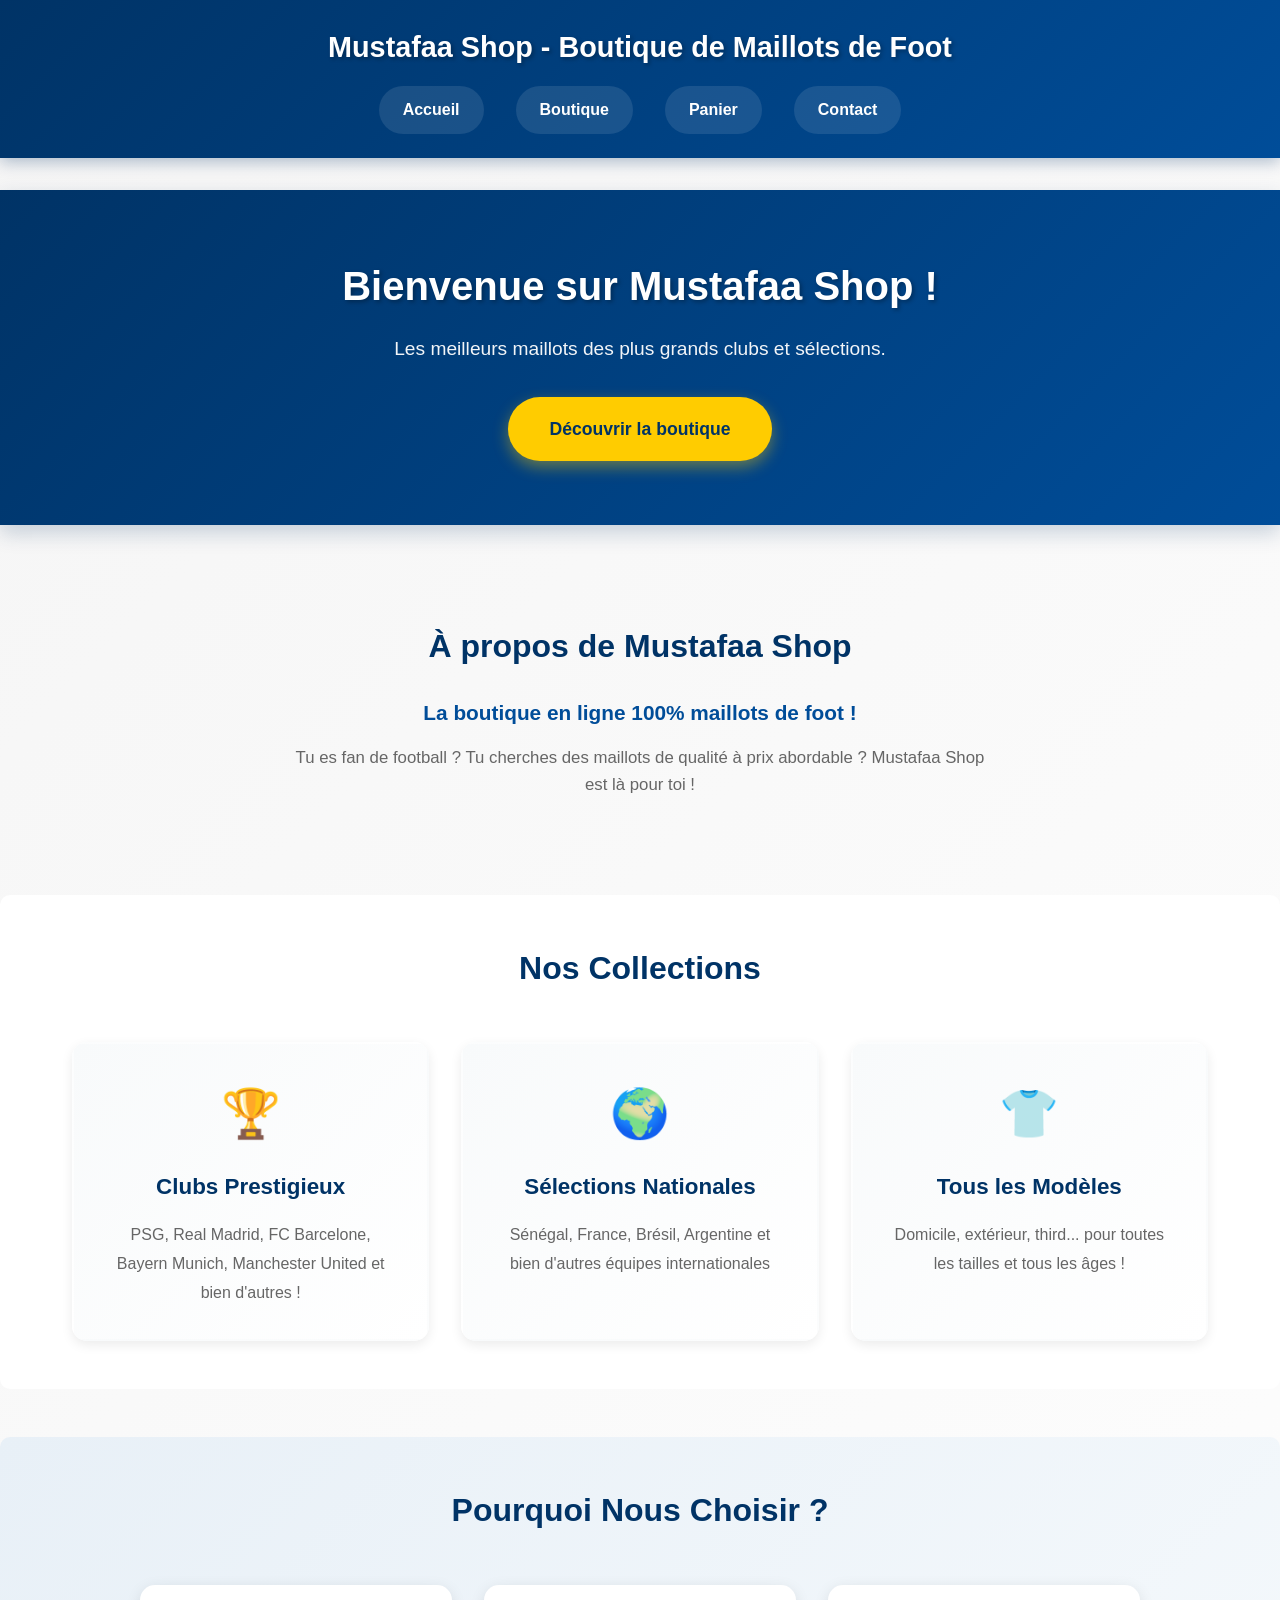
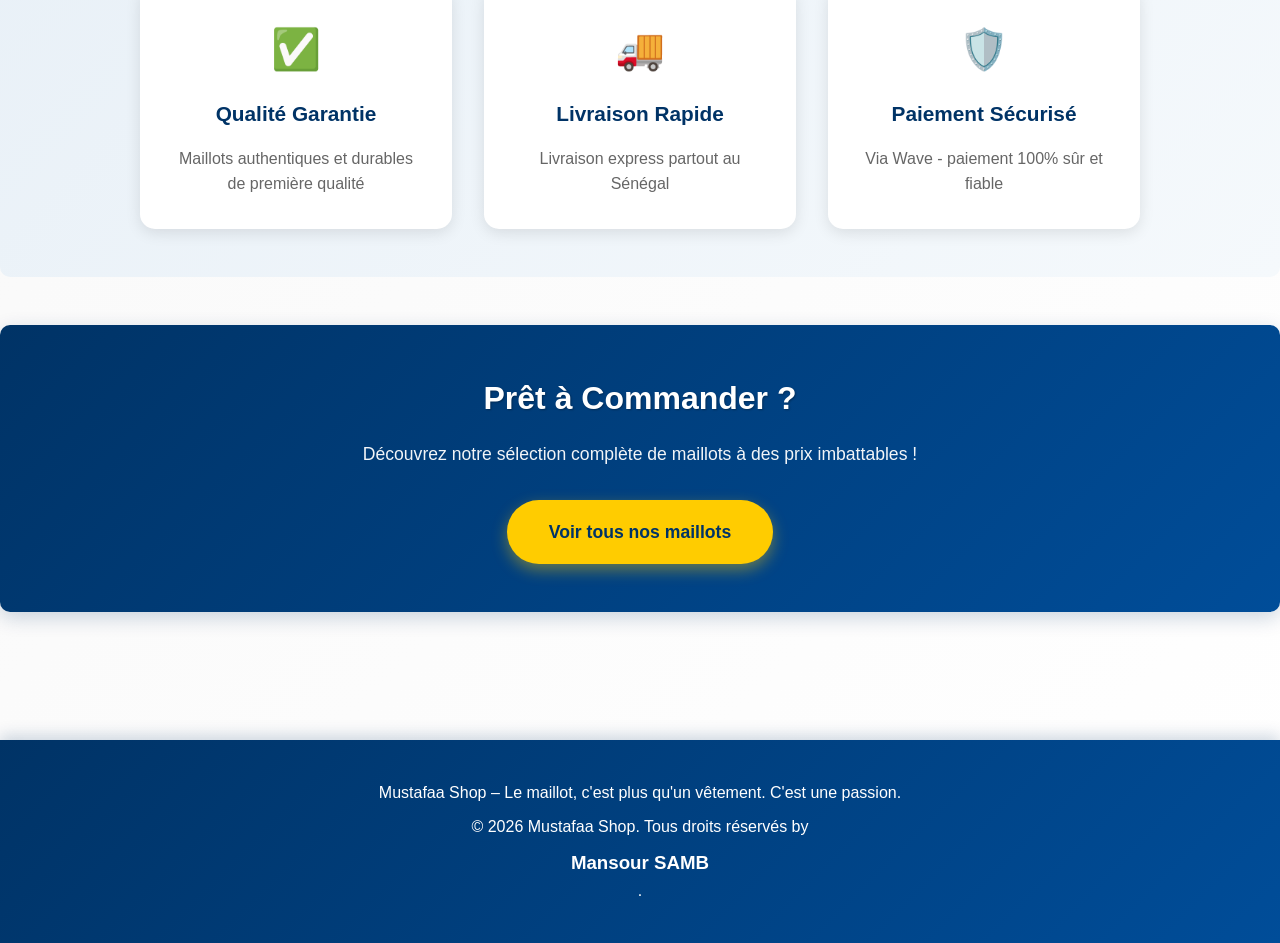
==== index.html @ 9f9b2dfc "Update index.html" ====
<!DOCTYPE html>
<html lang="fr">
<head>
<!-- Google tag (gtag.js) -->
<script async src="https://www.googletagmanager.com/gtag/js?id=G-PPPMZ3BP5K"></script>
<script>
  window.dataLayer = window.dataLayer || [];
  function gtag(){dataLayer.push(arguments);}
  gtag('js', new Date());

  gtag('config', 'G-PPPMZ3BP5K');
</script>
  <meta charset="UTF-8">
  <meta name="viewport" content="width=device-width, initial-scale=1.0">
  <meta name="description" content="Mustafaa Shop – Vente en ligne de maillots de foot (PSG, Sénégal, Real Madrid). Livraison rapide. Paiement sécurisé via Wave.">
  <meta name="keywords" content="maillots de foot, vente en ligne, Mustafaa Shop, Sénégal, PSG, Wave paiement">
  <meta name="author" content="Aladji Mansour SAMB">

  <title>Mustafaa Shop - Accueil</title>
  <link rel="stylesheet" href="style.css">
</head>
<body>
  <header>
    <h1>Mustafaa Shop - Boutique de Maillots de Foot</h1>
    <nav>
      <a href="index.html">Accueil</a>
      <a href="shop.html">Boutique</a>
      <a href="cart.html">Panier</a>
      <a href="contact.html">Contact</a>
    </nav>
  </header>

  <main>
    <section class="hero">
      <div class="hero-content">
        <h2>Bienvenue sur Mustafaa Shop !</h2>
        <p>Les meilleurs maillots des plus grands clubs et sélections.</p>
        <a href="shop.html" class="cta-button">Découvrir la boutique</a>
      </div>
    </section>

    <section class="about-section">
      <div class="container">
        <h2>À propos de Mustafaa Shop</h2>
        <p class="intro-text">La boutique en ligne <strong>100% maillots de foot</strong> !</p>
        <p class="description">Tu es fan de football ? Tu cherches des maillots de qualité à prix abordable ? Mustafaa Shop est là pour toi !</p>
      </div>
    </section>

    <section class="collections-section">
      <div class="container">
        <h2>Nos Collections</h2>
        <div class="collections-grid">
          <div class="collection-card">
            <div class="card-icon">🏆</div>
            <h3>Clubs Prestigieux</h3>
            <p>PSG, Real Madrid, FC Barcelone, Bayern Munich, Manchester United et bien d'autres !</p>
          </div>
          <div class="collection-card">
            <div class="card-icon">🌍</div>
            <h3>Sélections Nationales</h3>
            <p>Sénégal, France, Brésil, Argentine et bien d'autres équipes internationales</p>
          </div>
          <div class="collection-card">
            <div class="card-icon">👕</div>
            <h3>Tous les Modèles</h3>
            <p>Domicile, extérieur, third... pour toutes les tailles et tous les âges !</p>
          </div>
        </div>
      </div>
    </section>

    <section class="features-section">
      <div class="container">
        <h2>Pourquoi Nous Choisir ?</h2>
        <div class="features-grid">
          <div class="feature">
            <div class="feature-icon">✅</div>
            <h3>Qualité Garantie</h3>
            <p>Maillots authentiques et durables de première qualité</p>
          </div>
          <div class="feature">
            <div class="feature-icon">🚚</div>
            <h3>Livraison Rapide</h3>
            <p>Livraison express partout au Sénégal</p>
          </div>
          <div class="feature">
            <div class="feature-icon">🛡️</div>
            <h3>Paiement Sécurisé</h3>
            <p>Via Wave - paiement 100% sûr et fiable</p>
          </div>
        </div>
      </div>
    </section>

    <section class="cta-section">
      <div class="container">
        <h2>Prêt à Commander ?</h2>
        <p>Découvrez notre sélection complète de maillots à des prix imbattables !</p>
        <a href="shop.html" class="cta-button primary">Voir tous nos maillots</a>
      </div>
    </section>

  </main>

  <footer>
    <p>Mustafaa Shop – Le maillot, c'est plus qu'un vêtement. C'est une passion.</p>
    <p>&copy; 2026 Mustafaa Shop. Tous droits réservés by <h3>Mansour SAMB</h3>.</p>
  </footer>

</body>
</html>
---- style.css ----
* {
  margin: 0;
  padding: 0;
  box-sizing: border-box;
}

body {
  font-family: 'Segoe UI', Tahoma, Geneva, Verdana, sans-serif;
  background: linear-gradient(135deg, #f5f5f5 0%, #ffffff 100%);
  color: #333;
  line-height: 1.6;
}

/* Header */
header {
  background: linear-gradient(135deg, #003366 0%, #004d99 100%);
  color: white;
  padding: 1.5rem;
  text-align: center;
  box-shadow: 0 4px 15px rgba(0, 51, 102, 0.3);
  position: sticky;
  top: 0;
  z-index: 100;
}

header h1 {
  font-size: 1.8rem;
  margin-bottom: 1rem;
  text-shadow: 2px 2px 4px rgba(0, 0, 0, 0.3);
}

nav {
  display: flex;
  justify-content: center;
  gap: 2rem;
  flex-wrap: wrap;
}

nav a {
  color: white;
  text-decoration: none;
  font-weight: 600;
  padding: 0.7rem 1.5rem;
  border-radius: 25px;
  transition: all 0.3s ease;
  background: rgba(255, 255, 255, 0.1);
}

nav a:hover {
  background: #ffcc00;
  color: #003366;
  transform: translateY(-2px);
  box-shadow: 0 4px 12px rgba(255, 204, 0, 0.4);
}

/* Container */
.container {
  max-width: 1200px;
  margin: 0 auto;
  padding: 0 2rem;
}

/* Main */
main {
  padding: 2rem 0;
}

/* Hero Section */
.hero {
  background: linear-gradient(135deg, #003366 0%, #004d99 100%);
  color: white;
  padding: 4rem 2rem;
  text-align: center;
  margin-bottom: 3rem;
  box-shadow: 0 8px 20px rgba(0, 51, 102, 0.2);
  animation: slideDown 0.6s ease-out;
}

@keyframes slideDown {
  from {
    opacity: 0;
    transform: translateY(-30px);
  }
  to {
    opacity: 1;
    transform: translateY(0);
  }
}

.hero-content h2 {
  font-size: 2.5rem;
  margin-bottom: 1rem;
  text-shadow: 2px 2px 4px rgba(0, 0, 0, 0.3);
}

.hero-content p {
  font-size: 1.2rem;
  margin-bottom: 2rem;
  opacity: 0.95;
}

.cta-button {
  display: inline-block;
  padding: 1rem 2.5rem;
  background: #ffcc00;
  color: #003366;
  text-decoration: none;
  border-radius: 50px;
  font-weight: 700;
  font-size: 1.1rem;
  transition: all 0.3s ease;
  box-shadow: 0 6px 15px rgba(255, 204, 0, 0.4);
  border: 2px solid transparent;
}

.cta-button:hover {
  background: white;
  transform: translateY(-3px);
  box-shadow: 0 8px 20px rgba(255, 204, 0, 0.6);
}

/* About Section */
.about-section {
  margin: 3rem 0;
  padding: 3rem 0;
  text-align: center;
}

.about-section h2 {
  font-size: 2rem;
  margin-bottom: 1.5rem;
  color: #003366;
}

.intro-text {
  font-size: 1.3rem;
  font-weight: 600;
  color: #004d99;
  margin-bottom: 1rem;
}

.description {
  font-size: 1.05rem;
  color: #666;
  max-width: 700px;
  margin: 0 auto;
}

/* Collections Section */
.collections-section {
  margin: 3rem 0;
  padding: 3rem 0;
  background: white;
  border-radius: 10px;
}

.collections-section h2 {
  text-align: center;
  font-size: 2rem;
  margin-bottom: 3rem;
  color: #003366;
}

.collections-grid {
  display: grid;
  grid-template-columns: repeat(auto-fit, minmax(300px, 1fr));
  gap: 2rem;
}

.collection-card {
  background: linear-gradient(135deg, #f8fafb 0%, #ffffff 100%);
  padding: 2rem;
  border-radius: 15px;
  text-align: center;
  box-shadow: 0 4px 12px rgba(0, 0, 0, 0.08);
  transition: all 0.3s ease;
  border: 2px solid transparent;
}

.collection-card:hover {
  transform: translateY(-8px);
  box-shadow: 0 12px 30px rgba(0, 51, 102, 0.15);
  border-color: #ffcc00;
}

.card-icon {
  font-size: 3rem;
  margin-bottom: 1rem;
}

.collection-card h3 {
  font-size: 1.4rem;
  color: #003366;
  margin: 1rem 0;
}

.collection-card p {
  color: #666;
  line-height: 1.8;
}

/* Features Section */
.features-section {
  margin: 3rem 0;
  padding: 3rem 0;
  background: linear-gradient(135deg, #e8f0f7 0%, #f5f9fc 100%);
  border-radius: 10px;
}

.features-section h2 {
  text-align: center;
  font-size: 2rem;
  margin-bottom: 3rem;
  color: #003366;
}

.features-grid {
  display: grid;
  grid-template-columns: repeat(auto-fit, minmax(250px, 1fr));
  gap: 2rem;
  max-width: 1000px;
  margin: 0 auto;
}

.feature {
  background: white;
  padding: 2rem;
  border-radius: 15px;
  text-align: center;
  box-shadow: 0 4px 15px rgba(0, 0, 0, 0.1);
  transition: all 0.3s ease;
}

.feature:hover {
  transform: scale(1.05);
  box-shadow: 0 8px 25px rgba(0, 51, 102, 0.15);
}

.feature-icon {
  font-size: 2.5rem;
  margin-bottom: 1rem;
  display: block;
}

.feature h3 {
  font-size: 1.3rem;
  color: #003366;
  margin: 1rem 0;
}

.feature p {
  color: #666;
}

/* CTA Section */
.cta-section {
  background: linear-gradient(135deg, #003366 0%, #004d99 100%);
  color: white;
  padding: 3rem 2rem;
  border-radius: 10px;
  text-align: center;
  margin: 3rem 0;
  box-shadow: 0 6px 20px rgba(0, 51, 102, 0.2);
}

.cta-section h2 {
  font-size: 2rem;
  margin-bottom: 1rem;
  text-shadow: 1px 1px 2px rgba(0, 0, 0, 0.3);
}

.cta-section p {
  font-size: 1.1rem;
  margin-bottom: 2rem;
  opacity: 0.95;
}

.cta-section .cta-button.primary {
  background: #ffcc00;
  color: #003366;
}

/* Contact Section */
.contact-section {
  background: white;
  padding: 3rem 2rem;
  border-radius: 10px;
  text-align: center;
  box-shadow: 0 4px 15px rgba(0, 0, 0, 0.08);
  margin: 3rem 0;
}

.contact-section h2 {
  font-size: 2rem;
  color: #003366;
  margin-bottom: 1rem;
}

.contact-section p {
  color: #666;
  margin-bottom: 2rem;
  font-size: 1.05rem;
}

.contact-buttons {
  display: flex;
  justify-content: center;
  gap: 1.5rem;
  flex-wrap: wrap;
  margin: 2rem 0;
}

.contact-btn {
  display: inline-block;
  padding: 1rem 2rem;
  border-radius: 50px;
  text-decoration: none;
  font-weight: 600;
  transition: all 0.3s ease;
  box-shadow: 0 4px 12px rgba(0, 0, 0, 0.1);
  border: 2px solid #004d99;
}

.contact-btn.phone {
  background: #004d99;
  color: white;
}

.contact-btn.whatsapp {
  background: #25D366;
  color: white;
  border-color: #25D366;
}

.contact-btn:hover {
  transform: translateY(-3px);
  box-shadow: 0 6px 18px rgba(0, 0, 0, 0.15);
}

.address {
  font-size: 1.1rem;
  color: #666;
  margin-top: 2rem;
}

/* Footer */
footer {
  background: linear-gradient(135deg, #003366 0%, #004d99 100%);
  color: white;
  padding: 2rem;
  text-align: center;
  box-shadow: 0 -4px 15px rgba(0, 51, 102, 0.2);
  margin-top: 3rem;
}

footer p {
  margin: 0.5rem 0;
}

footer p:last-child {
  opacity: 0.85;
  font-size: 0.9rem;
}

/* Tabs */
.tabs-container {
  display: flex;
  justify-content: center;
  gap: 1rem;
  margin-bottom: 2rem;
  flex-wrap: wrap;
  padding: 1rem 2rem;
}


.tab-button {
  padding: 0.8rem 2rem;
  background: linear-gradient(135deg, #e0e0e0 0%, #f5f5f5 100%);
  color: #333;
  border: 2px solid #ccc;
  border-radius: 25px;
  cursor: pointer;
  font-weight: 600;
  font-size: 1rem;
  transition: all 0.3s ease;
}

.tab-button:hover {
  background: linear-gradient(135deg, #d0d0d0 0%, #e5e5e5 100%);
  border-color: #999;
  transform: translateY(-2px);
}

.tab-button.active {
  background: linear-gradient(135deg, #003366 0%, #004d99 100%);
  color: white;
  border-color: #004d99;
  box-shadow: 0 4px 12px rgba(0, 51, 102, 0.3);
}

/* Products Grid */

.products {
  display: flex;
  flex-wrap: wrap;
  gap: 1.5rem;
  animation: fadeIn 0.5s ease-in;
}

@keyframes fadeIn {
  from {
    opacity: 0;
    transform: translateY(10px);
  }
  to {
    opacity: 1;
    transform: translateY(0);
  }
}

.product {
  background: white;
  border: 2px solid #e0e0e0;
  padding: 1.5rem;
  width: 200px;
  text-align: center;
  border-radius: 12px;
  box-shadow: 0 4px 12px rgba(0, 0, 0, 0.08);
  transition: all 0.3s ease;
}

.product:hover {
  box-shadow: 0 8px 25px rgba(0, 51, 102, 0.15);
  transform: translateY(-8px);
  border-color: #ffcc00;
}

.product img {
  width: 100%;
  height: auto;
  border-radius: 10px;
  margin-bottom: 1rem;
}

/* Buttons */
button, .pay-button {
  background: linear-gradient(135deg, #28a745 0%, #20c997 100%);
  color: white;
  padding: 0.7rem 1.5rem;
  margin-top: 0.8rem;
  border: none;
  border-radius: 25px;
  cursor: pointer;
  display: inline-block;
  text-decoration: none;
  font-weight: 600;
  transition: all 0.3s ease;
  box-shadow: 0 4px 10px rgba(40, 167, 69, 0.3);
}

button:hover, .pay-button:hover {
  transform: translateY(-2px);
  box-shadow: 0 6px 15px rgba(40, 167, 69, 0.4);
}

/* Remove Button */
.remove-btn {
  margin-left: 10px;
  color: white;
  background: linear-gradient(135deg, #dc3545 0%, #e74c3c 100%);
  border: none;
  border-radius: 20px;
  padding: 5px 12px;
  cursor: pointer;
  transition: all 0.3s ease;
  font-weight: 600;
}

.remove-btn:hover {
  transform: translateY(-2px);
  box-shadow: 0 4px 10px rgba(220, 53, 69, 0.3);
}

/* Cart Items */
#cart-items {
  list-style: none;
  padding: 0;
}

#cart-items li {
  background: white;
  margin-bottom: 1rem;
  padding: 1.5rem;
  border-radius: 10px;
  display: flex;
  justify-content: space-between;
  align-items: center;
  box-shadow: 0 2px 8px rgba(0, 0, 0, 0.08);
  border-left: 4px solid #004d99;
}

#cart-items li img {
  width: 50px;
  height: auto;
  border-radius: 5px;
  margin-right: 1rem;
}

/* Contact Page Styles */
.contacts {
  display: grid;
  grid-template-columns: repeat(auto-fit, minmax(250px, 1fr));
  gap: 2rem;
  max-width: 1000px;
  margin: 3rem auto;
  padding: 0 2rem;
}

.contact-item {
  background: white;
  padding: 2rem;
  border-radius: 15px;
  text-align: center;
  box-shadow: 0 4px 15px rgba(0, 0, 0, 0.08);
  transition: all 0.3s ease;
  border: 2px solid transparent;
}

.contact-item:hover {
  transform: translateY(-5px);
  box-shadow: 0 8px 25px rgba(0, 51, 102, 0.15);
  border-color: #ffcc00;
}

.contact-item h3 {
  font-size: 1.5rem;
  color: #003366;
  margin-bottom: 1rem;
}

.contact-item p {
  font-size: 1.1rem;
  color: #666;
}

.contact-item a {
  color: #004d99;
  text-decoration: none;
  font-weight: 600;
  transition: color 0.3s ease;
  word-break: break-word;
}

.contact-item a:hover {
  color: #ffcc00;
}

.contact-form {
  max-width: 600px;
  margin: 3rem auto;
  padding: 2rem;
  background: white;
  border-radius: 15px;
  box-shadow: 0 4px 15px rgba(0, 0, 0, 0.08);
  text-align: center;
}

.contact-form h3 {
  font-size: 1.8rem;
  color: #003366;
  margin-bottom: 1.5rem;
}

.contact-form input,
.contact-form textarea {
  width: 100%;
  padding: 1rem;
  margin-bottom: 1rem;
  border: 2px solid #e0e0e0;
  border-radius: 10px;
  font-size: 1rem;
  transition: border-color 0.3s ease;
}

.contact-form input:focus,
.contact-form textarea:focus {
  outline: none;
  border-color: #004d99;
}

.contact-form button {
  background: linear-gradient(135deg, #003366 0%, #004d99 100%);
  color: white;
  padding: 1rem 2rem;
  border: none;
  border-radius: 25px;
  font-size: 1.1rem;
  font-weight: 600;
  cursor: pointer;
  transition: all 0.3s ease;
  box-shadow: 0 4px 12px rgba(0, 51, 102, 0.3);
}

.contact-form button:hover {
  transform: translateY(-3px);
  box-shadow: 0 6px 18px rgba(0, 51, 102, 0.4);
}

/* Cart Styles */
.cart-empty {
  text-align: center;
  padding: 3rem;
  background: white;
  border-radius: 15px;
  box-shadow: 0 4px 15px rgba(0, 0, 0, 0.08);
  margin-bottom: 2rem;
}

.cart-empty p {
  font-size: 1.2rem;
  color: #666;
}

.cart-empty a {
  color: #004d99;
  text-decoration: none;
  font-weight: 600;
}

.cart-empty a:hover {
  color: #ffcc00;
}

.cart-total {
  background: linear-gradient(135deg, #003366 0%, #004d99 100%);
  color: white;
  padding: 2rem;
  border-radius: 15px;
  text-align: center;
  margin: 2rem 0;
  box-shadow: 0 6px 20px rgba(0, 51, 102, 0.3);
}

.cart-total p {
  font-size: 1.5rem;
  font-weight: 700;
  margin: 0;
  text-shadow: 1px 1px 2px rgba(0, 0, 0, 0.3);
}

.cart-actions {
  display: flex;
  justify-content: space-between;
  align-items: center;
  gap: 1rem;
  flex-wrap: wrap;
  margin-top: 2rem;
}

.continue-shopping {
  display: inline-block;
  padding: 1rem 2rem;
  background: linear-gradient(135deg, #f5f5f5 0%, #e0e0e0 100%);
  color: #003366;
  text-decoration: none;
  border-radius: 25px;
  font-weight: 600;
  transition: all 0.3s ease;
  box-shadow: 0 4px 12px rgba(0, 0, 0, 0.1);
  border: 2px solid #ccc;
}

.continue-shopping:hover {
  background: linear-gradient(135deg, #e0e0e0 0%, #d0d0d0 100%);
  transform: translateY(-3px);
  box-shadow: 0 6px 18px rgba(0, 0, 0, 0.15);
}

.pay-button {
  background: linear-gradient(135deg, #ffcc00 0%, #ffb300 100%);
  color: #003366;
  padding: 1rem 2rem;
  border-radius: 25px;
  text-decoration: none;
  font-weight: 700;
  font-size: 1.1rem;
  transition: all 0.3s ease;
  box-shadow: 0 6px 15px rgba(255, 204, 0, 0.4);
  border: 2px solid transparent;
}

.pay-button:hover {
  background: linear-gradient(135deg, #ffb300 0%, #ff9900 100%);
  transform: translateY(-3px);
  box-shadow: 0 8px 20px rgba(255, 204, 0, 0.6);
}

/* Responsive Design */
@media (max-width: 768px) {
  header h1 {
    font-size: 1.4rem;
  }

  nav {
    gap: 1rem;
  }

  .hero {
    padding: 2.5rem 1rem;
  }

  .hero-content h2 {
    font-size: 1.8rem;
  }

  .hero-content p {
    font-size: 1rem;
  }

  .collections-grid, .features-grid {
    grid-template-columns: 1fr;
  }

  .contact-buttons {
    flex-direction: column;
  }

  .contact-btn {
    width: 100%;
  }

  .product {
    width: 100%;
  }

  #cart-items li {
    flex-direction: column;
    align-items: flex-start;
    gap: 1rem;
  }
}

@media (max-width: 600px) {
  nav a {
    padding: 0.5rem 1rem;
    font-size: 0.9rem;
  }

  .collections-grid {
    gap: 1rem;
  }

  .collection-card {
    padding: 1.5rem;
  }

  .card-icon {
    font-size: 2.5rem;
  }

  .about-section h2, .collections-section h2, .features-section h2,
  .cta-section h2, .contact-section h2 {
    font-size: 1.5rem;
  }

  .cta-button {
    padding: 0.8rem 1.8rem;
    font-size: 1rem;
  }
}
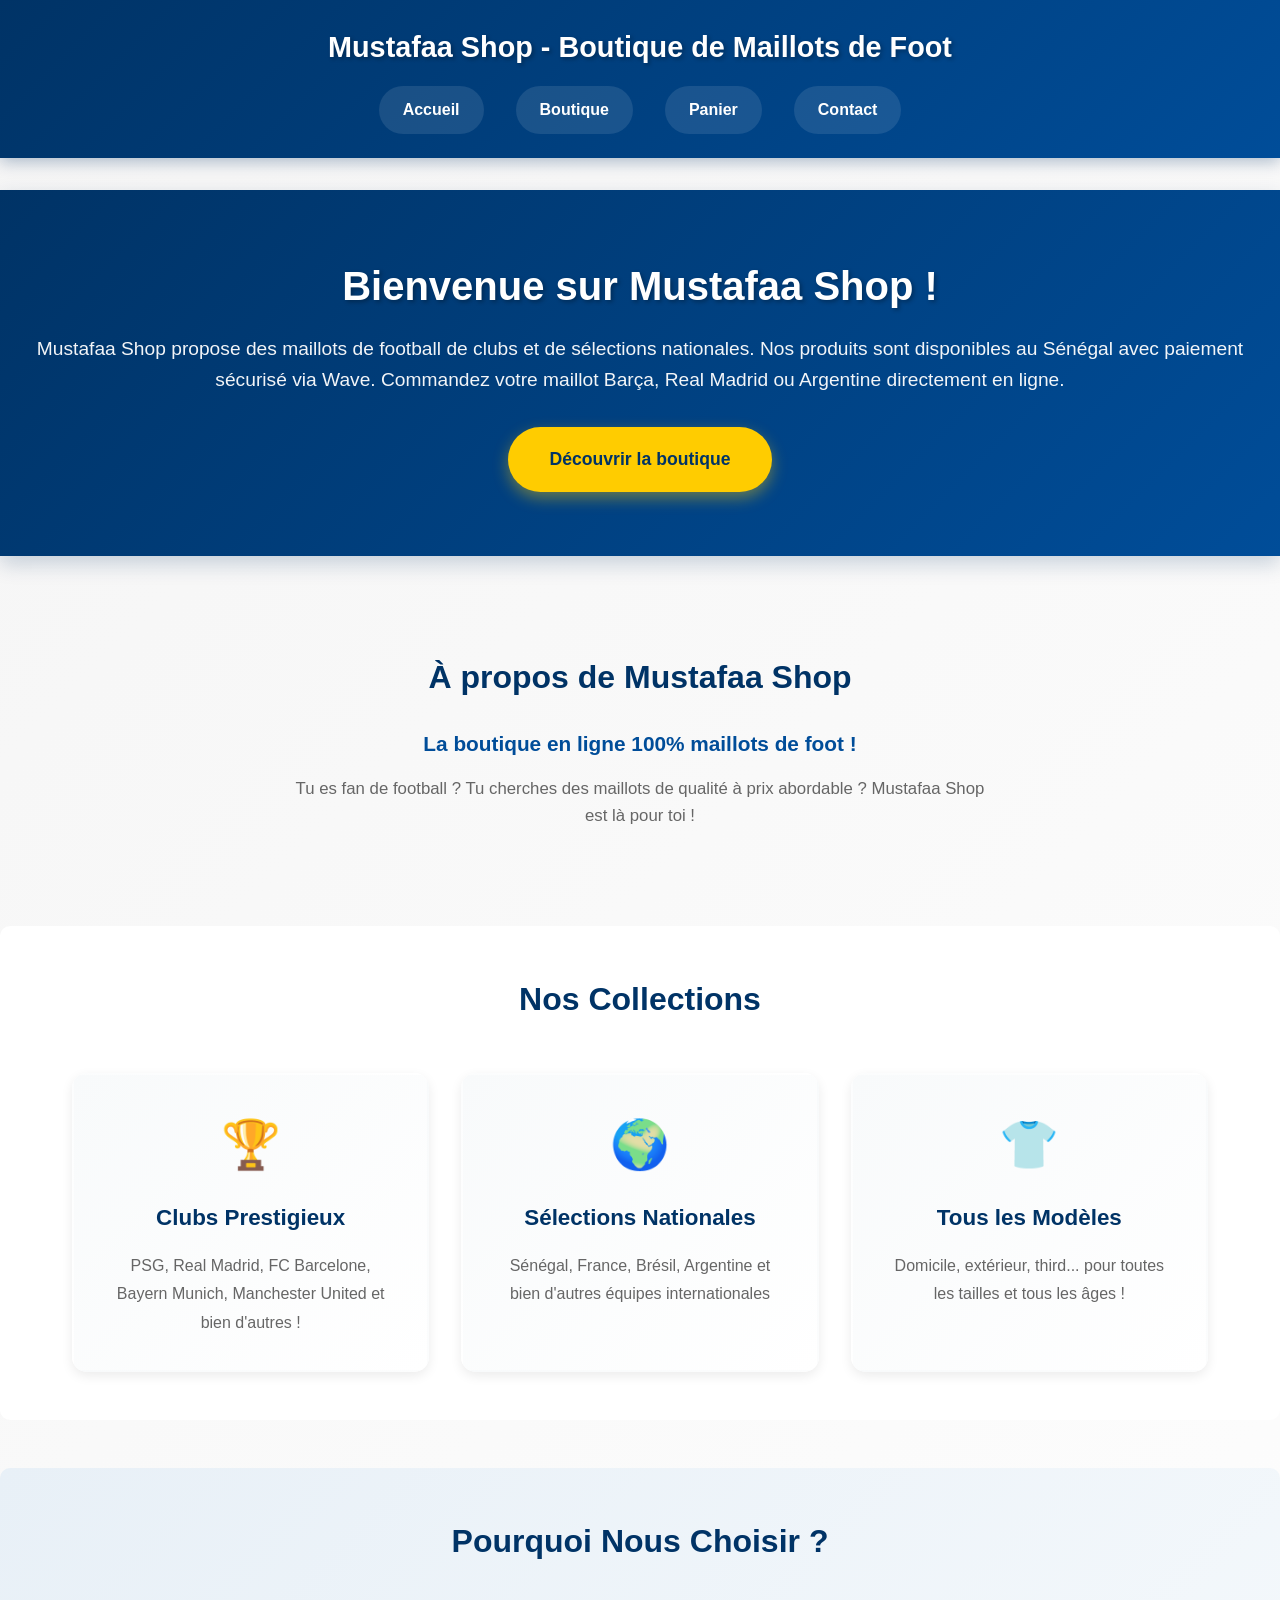
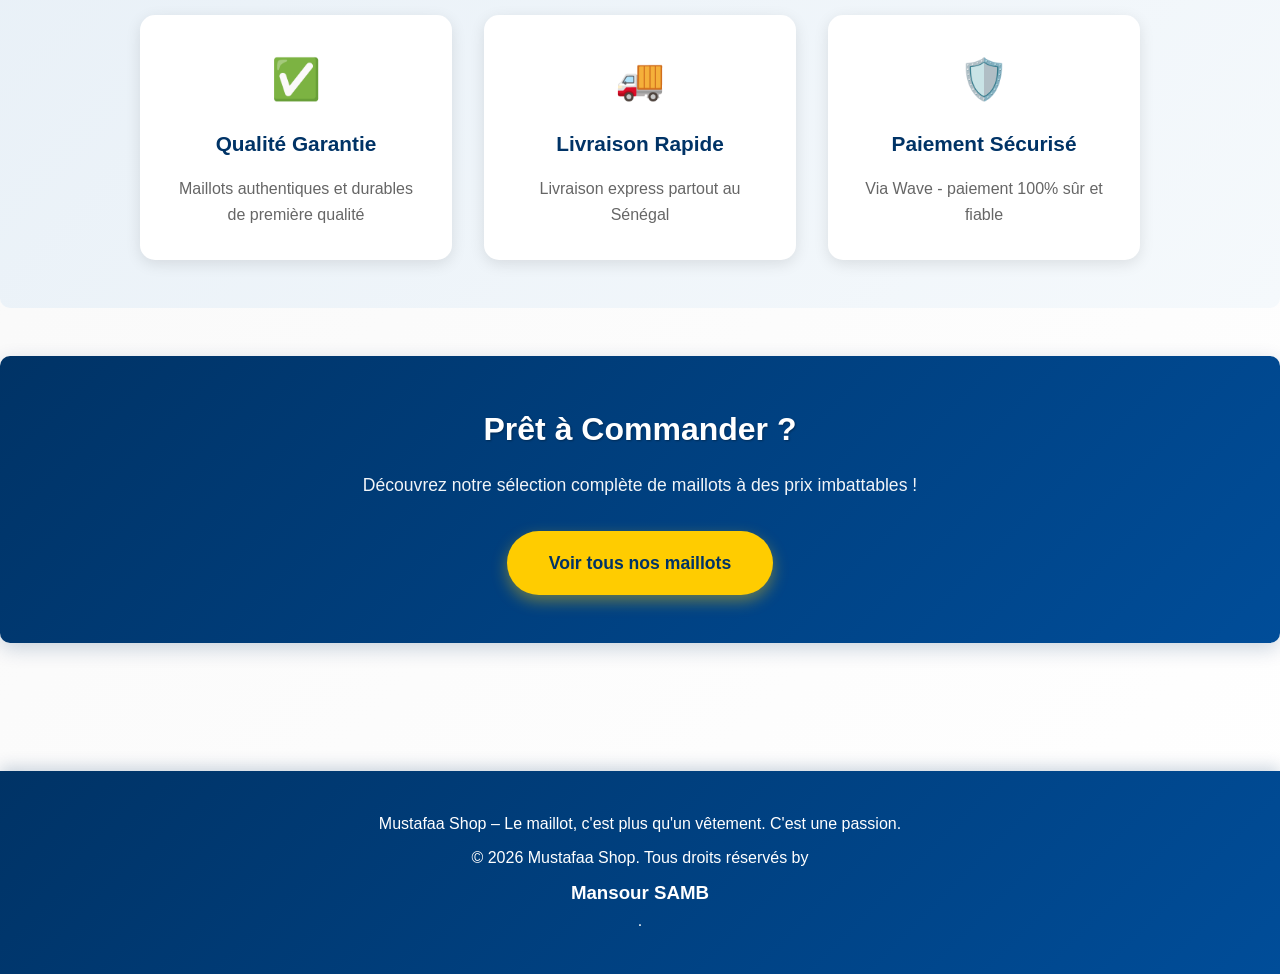
==== commit c5b68564: "Update index.html" ====
--- a/index.html
+++ b/index.html
@@ -12,11 +12,11 @@
 </script>
   <meta charset="UTF-8">
   <meta name="viewport" content="width=device-width, initial-scale=1.0">
-  <meta name="description" content="Mustafaa Shop – Vente en ligne de maillots de foot (PSG, Sénégal, Real Madrid). Livraison rapide. Paiement sécurisé via Wave.">
-  <meta name="keywords" content="maillots de foot, vente en ligne, Mustafaa Shop, Sénégal, PSG, Wave paiement">
+  <meta name="description" content="Mustafaa Shop vend des maillots de football de clubs et sélections nationales au Sénégal. Paiement Wave et commande rapide en ligne.">
+  <meta name="keywords" content="maillot football Sénégal, maillot Barça Dakar, maillot Real Madrid Sénégal, maillot équipe nationale">
   <meta name="author" content="Aladji Mansour SAMB">
 
-  <title>Mustafaa Shop - Accueil</title>
+  <title>Mustafaa Shop | Maillots de football au Sénégal - Clubs et Sélections</title>
   <link rel="stylesheet" href="style.css">
 </head>
 <body>
@@ -34,7 +34,11 @@
     <section class="hero">
       <div class="hero-content">
         <h2>Bienvenue sur Mustafaa Shop !</h2>
-        <p>Les meilleurs maillots des plus grands clubs et sélections.</p>
+        <p>
+          Mustafaa Shop propose des maillots de football de clubs et de sélections nationales.
+          Nos produits sont disponibles au Sénégal avec paiement sécurisé via Wave.
+          Commandez votre maillot Barça, Real Madrid ou Argentine directement en ligne.
+        </p>
         <a href="shop.html" class="cta-button">Découvrir la boutique</a>
       </div>
     </section>
--- a/style.css
+++ b/style.css
@@ -768,3 +768,19 @@
     font-size: 1rem;
   }
 }
+.cart-bottom-button {
+  display: inline-block;
+  background-color: #28a745;
+  color: white;
+  padding: 12px 20px;
+  font-size: 16px;
+  font-weight: bold;
+  text-decoration: none;
+  border-radius: 5px;
+  box-shadow: 0 2px 6px rgba(0,0,0,0.2);
+  transition: background-color 0.3s ease;
+}
+
+.cart-bottom-button:hover {
+  background-color: #218838;
+}
